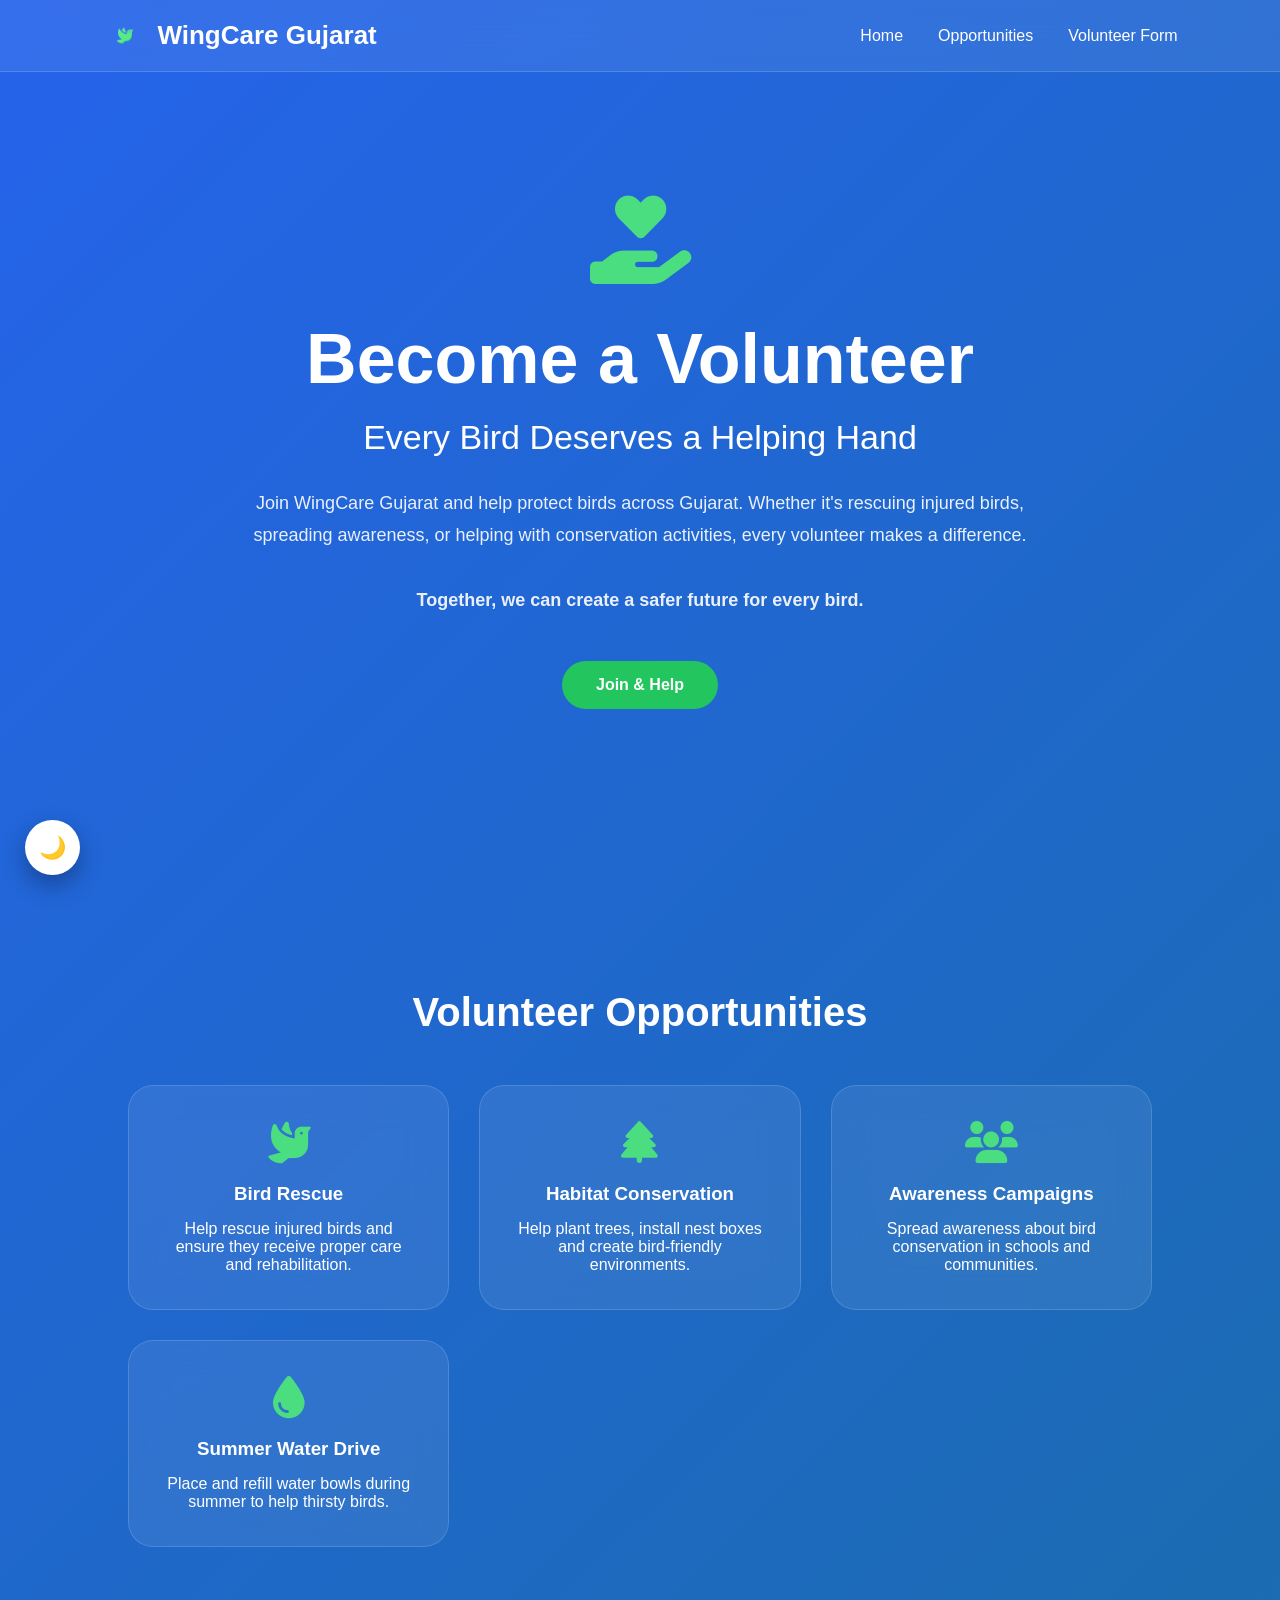
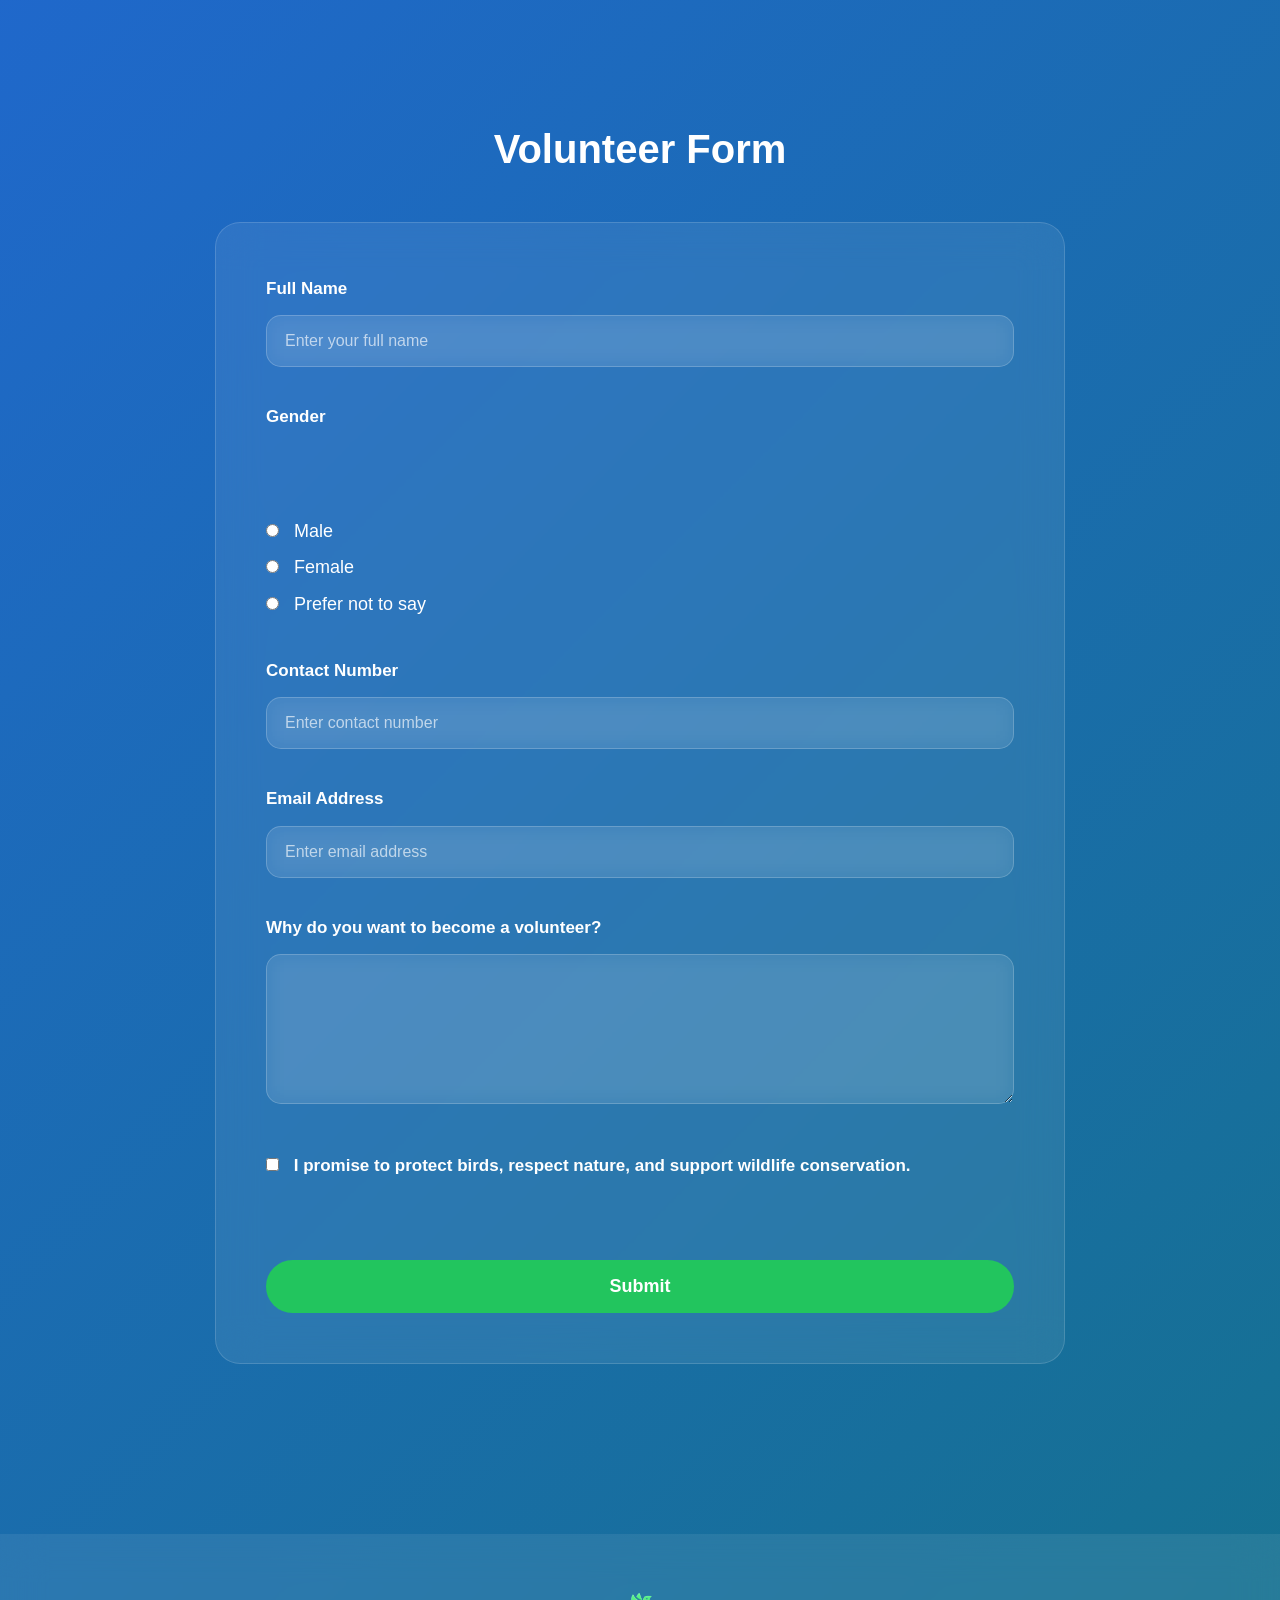
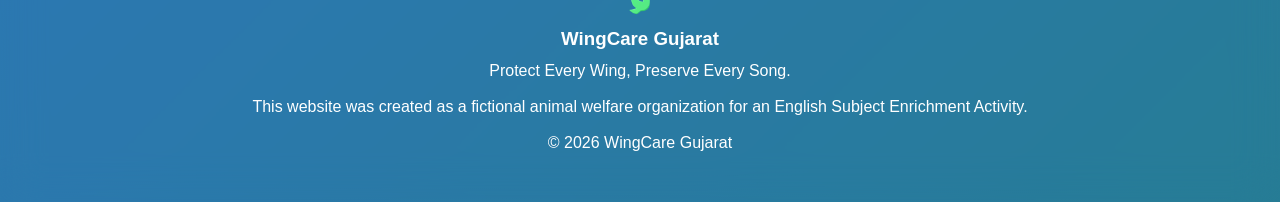
==== volunteer.html @ 31b06378 "Add files via upload" ====
<!DOCTYPE html>
<html lang="en">

<head>

    <meta charset="UTF-8">
    <meta name="viewport" content="width=device-width, initial-scale=1.0">

    <title>Become a Volunteer | WingCare Gujarat</title>

    <link rel="stylesheet" href="style.css">

    <!-- Font Awesome -->
    <link rel="stylesheet"
    href="https://cdnjs.cloudflare.com/ajax/libs/font-awesome/6.7.2/css/all.min.css">

</head>

<body>

<!-- ================= NAVBAR ================= -->

<nav>

    <div class="logo">

        <img src="logo.png" alt="WingCare Gujarat Logo" width="45">

        WingCare Gujarat

    </div>

    <ul>

        <li><a href="index.html">Home</a></li>

        <li><a href="#opportunities">Opportunities</a></li>

        <li><a href="#form">Volunteer Form</a></li>

    </ul>

</nav>

<!-- ================= HERO ================= -->

<section class="hero">

    <div class="hero-content">

        <div class="hero-icon">

            <i class="fa-solid fa-hand-holding-heart"></i>

        </div>

        <h1>Become a Volunteer</h1>

        <h2>
            Every Bird Deserves a Helping Hand
        </h2>

        <p>

            Join WingCare Gujarat and help protect birds across Gujarat.
            Whether it's rescuing injured birds, spreading awareness,
            or helping with conservation activities, every volunteer
            makes a difference.

            <br><br>

            <strong>
            Together, we can create a safer future for every bird.
            </strong>

        </p>

        <div class="buttons">

            <a href="#form" class="btn">

                Join & Help

            </a>

        </div>

    </div>

</section>

<!-- ================= OPPORTUNITIES ================= -->

<section id="opportunities">

<h2 class="section-title">

Volunteer Opportunities

</h2>

<div class="service-grid">

<div class="card">

<i class="fa-solid fa-dove"></i>

<h3>Bird Rescue</h3>

<p>

Help rescue injured birds and ensure they receive proper care and rehabilitation.

</p>

</div>

<div class="card">

<i class="fa-solid fa-tree"></i>

<h3>Habitat Conservation</h3>

<p>

Help plant trees, install nest boxes and create bird-friendly environments.

</p>

</div>

<div class="card">

<i class="fa-solid fa-users"></i>

<h3>Awareness Campaigns</h3>

<p>

Spread awareness about bird conservation in schools and communities.

</p>

</div>

<div class="card">

<i class="fa-solid fa-droplet"></i>

<h3>Summer Water Drive</h3>

<p>

Place and refill water bowls during summer to help thirsty birds.

</p>

</div>

</div>

</section>

<!-- ================= FORM ================= -->

<section id="form">

<h2 class="section-title">

Volunteer Form

</h2>

<div class="glass">

<form id="volunteerForm">

<label>Full Name</label>

<input
type="text"
placeholder="Enter your full name"
required>

<br><br>

<label>Gender</label>

<br><br>

<input type="radio" name="gender" required>

Male

<br>

<input type="radio" name="gender">

Female

<br>

<input type="radio" name="gender">

Prefer not to say

<br><br>

<label>Contact Number</label>

<input
type="tel"
placeholder="Enter contact number"
required>

<br><br>

<label>Email Address</label>

<input
type="email"
placeholder="Enter email address"
required>

<br><br>

<label>

Why do you want to become a volunteer?

</label>

<textarea
rows="6"
placeholder="Write your answer..."
required>

</textarea>

<br><br>

<label>

<input type="checkbox" required>

I promise to protect birds, respect nature, and support wildlife conservation.

</label>

<br><br>

<button
class="btn"
type="submit">

Submit

</button>

</form>

</div>

</section>

<!-- ================= FOOTER ================= -->

<!-- ================= THANK YOU POPUP ================= -->

<div id="popup" class="popup">

    <div class="popup-box">

        <i class="fa-solid fa-dove popup-icon"></i>

        <h2>Thank You!</h2>

        <p>

            Thank you for your interest in <strong>WingCare Gujarat</strong>.

            <br><br>

            This website is fictional and was created as part of an English Subject Enrichment Activity.

            <br><br>

            <strong>No information has been saved.</strong>

        </p>

        <button id="closePopup" class="btn">

            Close

        </button>

    </div>

</div>

<footer>

<img src="logo.png"
width="60">

<h3>

WingCare Gujarat

</h3>

<p>

Protect Every Wing,
Preserve Every Song.

</p>

<br>

<p>

This website was created as a fictional animal welfare organization for an English Subject Enrichment Activity.

</p>

<br>

<p>

© 2026 WingCare Gujarat

</p>

</footer>

<script src="script.js"></script>

</body>

</html>
---- style.css ----
/* ===========================
   WingCare Gujarat
=========================== */

*{
    margin:0;
    padding:0;
    box-sizing:border-box;
    scroll-behavior:smooth;
    font-family:'Poppins',sans-serif;
}

body{

    background:linear-gradient(-45deg,
    #0f172a,
    #1e3a8a,
    #0f766e,
    #2563eb);

    background-size:400% 400%;
    animation:bg 15s ease infinite;

    color:white;

}

/* Animated Background */

@keyframes bg{

0%{
background-position:0% 50%;
}

50%{
background-position:100% 50%;
}

100%{
background-position:0% 50%;
}

}

/* ================= NAVBAR ================= */

nav{

position:fixed;
top:0;
left:0;

width:100%;

padding:20px 8%;

display:flex;
justify-content:space-between;
align-items:center;

backdrop-filter:blur(18px);

background:rgba(255,255,255,.08);

border-bottom:1px solid rgba(255,255,255,.15);

z-index:999;

}

.logo{

font-size:26px;
font-weight:700;

display:flex;
gap:10px;
align-items:center;

}

.logo i{

color:#4ade80;

}

nav ul{

display:flex;
gap:35px;
list-style:none;

}

nav a{

color:white;
text-decoration:none;
font-weight:500;
transition:.3s;

}

nav a:hover{

color:#4ade80;

}

/* ================= HERO ================= */

.hero{

min-height:100vh;

display:flex;
justify-content:center;
align-items:center;

text-align:center;

padding:100px 10%;

}

.hero-content{

max-width:850px;

}

.hero-icon{

font-size:90px;

margin-bottom:25px;

color:#4ade80;

animation:float 3s ease-in-out infinite;

}

@keyframes float{

0%,100%{

transform:translateY(0);

}

50%{

transform:translateY(-18px);

}

}

.hero h1{

font-size:70px;

margin-bottom:15px;

}

.hero h2{

font-size:34px;

font-weight:500;

margin-bottom:25px;

line-height:1.4;

}

.hero p{

font-size:18px;

opacity:.9;

line-height:1.8;

}

/* Buttons */

.buttons{

margin-top:45px;

display:flex;

justify-content:center;

gap:20px;

flex-wrap:wrap;

}

.btn{

padding:15px 34px;

background:#22c55e;

border-radius:40px;

text-decoration:none;

font-weight:600;

color:white;

transition:.35s;

}

.btn:hover{

transform:translateY(-5px);

box-shadow:0 15px 35px rgba(0,0,0,.35);

}

.secondary{

background:transparent;

border:2px solid white;

}

/* ================= SECTION ================= */

section{

padding:90px 10%;

}

.section-title{

text-align:center;

font-size:40px;

margin-bottom:50px;

}

/* Glass Card */

.glass{

background:rgba(255,255,255,.08);

padding:45px;

border-radius:25px;

backdrop-filter:blur(20px);

border:1px solid rgba(255,255,255,.15);

line-height:1.9;

font-size:18px;

}

/* ================= SERVICES ================= */

.service-grid{

display:grid;

grid-template-columns:repeat(auto-fit,minmax(260px,1fr));

gap:30px;

}

.card{

background:rgba(255,255,255,.08);

padding:35px;

border-radius:25px;

text-align:center;

backdrop-filter:blur(18px);

border:1px solid rgba(255,255,255,.15);

transition:.35s;

}

.card:hover{

transform:translateY(-12px);

box-shadow:0 20px 45px rgba(0,0,0,.35);

}

.card i{

font-size:42px;

margin-bottom:20px;

color:#4ade80;

}

.card h3{

margin-bottom:15px;

}

/* ================= CONTACT ================= */

#contact p{

margin:18px 0;

font-size:18px;

}

#contact i{

color:#4ade80;

margin-right:12px;

}

/* ================= FOOTER ================= */

footer{

text-align:center;

padding:50px;

background:rgba(255,255,255,.08);

margin-top:80px;

backdrop-filter:blur(20px);

}

footer i{

font-size:45px;

margin-bottom:15px;

color:#4ade80;

}

footer h3{

margin-bottom:12px;

}

/* ================= RESPONSIVE ================= */

@media(max-width:900px){

nav{

padding:18px;

flex-direction:column;

gap:15px;

}

nav ul{

gap:20px;

flex-wrap:wrap;

justify-content:center;

}

.hero h1{

font-size:50px;

}

.hero h2{

font-size:26px;

}

.section-title{

font-size:32px;

}

}
/* ===============================
   Scroll Animation
================================ */

section{

opacity:0;
transform:translateY(60px);
transition:.8s;

}

section.show{

opacity:1;
transform:translateY(0);

}

/* ===============================
Back To Top
================================ */

#topBtn{

position:fixed;

right:25px;
bottom:25px;

width:55px;
height:55px;

border:none;
border-radius:50%;

background:#22c55e;

color:white;

font-size:22px;

cursor:pointer;

display:none;

transition:.3s;

box-shadow:0 10px 25px rgba(0,0,0,.3);

z-index:999;

}

#topBtn:hover{

transform:scale(1.1);

}

/* ===============================
Theme Button
================================ */

#themeBtn{

position:fixed;

left:25px;
bottom:25px;

width:55px;
height:55px;

border:none;

border-radius:50%;

background:white;

font-size:22px;

cursor:pointer;

box-shadow:0 10px 25px rgba(0,0,0,.3);

z-index:999;

}

/* ===============================
Light Theme
================================ */

body.light{

background:#eef7ff;

color:#222;

animation:none;

}

body.light nav{

background:rgba(255,255,255,.9);

}

body.light .glass,
body.light .card,
body.light footer{

background:white;

color:#222;

}

body.light nav a{

color:#222;

}

body.light .secondary{

border-color:#222;
color:#222;

}

/* ===============================
Volunteer Section
=============================== */

.volunteer-box{

text-align:center;

padding:60px 40px;

}

.volunteer-icon{

font-size:70px;

color:#4ade80;

margin-bottom:25px;

animation:float 3s ease-in-out infinite;

}

.volunteer-text{

font-size:19px;

line-height:1.9;

max-width:800px;

margin:auto;

margin-bottom:35px;

}

.volunteer-btn{

font-size:18px;

padding:16px 40px;

display:inline-flex;

align-items:center;

gap:10px;

}

.volunteer-btn:hover{

transform:translateY(-6px);

}

/* =====================================
   VOLUNTEER PAGE
=====================================*/

#form .glass{

max-width:850px;
margin:auto;

padding:50px;

}

/* Labels */

#form label{

display:block;

font-size:17px;

font-weight:600;

margin-bottom:10px;

}

/* Text Inputs */

#form input[type=text],
#form input[type=email],
#form input[type=tel],
#form textarea{

width:100%;

padding:16px 18px;

border-radius:15px;

border:1px solid rgba(255,255,255,.2);

background:rgba(255,255,255,.08);

color:white;

font-size:16px;

outline:none;

transition:.3s;

backdrop-filter:blur(10px);

}

/* Placeholder */

#form input::placeholder,
#form textarea::placeholder{

color:rgba(255,255,255,.65);

}

/* Focus */

#form input:focus,
#form textarea:focus{

border-color:#4ade80;

box-shadow:0 0 15px rgba(74,222,128,.35);

}

/* Textarea */

#form textarea{

resize:vertical;
min-height:150px;

}

/* Radio Buttons */

#form input[type=radio]{

margin-right:10px;
margin-top:12px;

accent-color:#22c55e;

}

/* Checkbox */

#form input[type=checkbox]{

margin-right:10px;

accent-color:#22c55e;

}

/* Submit Button */

#form button{

width:100%;

font-size:18px;

padding:16px;

border:none;

cursor:pointer;

transition:.3s;

}

#form button:hover{

transform:translateY(-5px);

box-shadow:0 15px 35px rgba(0,0,0,.35);

}

/* Opportunity Cards */

#opportunities .card{

transition:.35s;

}

#opportunities .card:hover{

transform:translateY(-12px) scale(1.03);

}

/* Hero Icon */

.hero-icon{

animation:float 3s ease-in-out infinite;

}

/* Mobile */

@media(max-width:768px){

#form .glass{

padding:25px;

}

.hero h1{

font-size:42px;

}

.hero h2{

font-size:24px;

}

}

/* ===========================
   POPUP
=========================== */

.popup{

position:fixed;

top:0;
left:0;

width:100%;
height:100%;

background:rgba(0,0,0,.55);

display:none;

justify-content:center;
align-items:center;

z-index:9999;

backdrop-filter:blur(8px);

}

.popup-box{

background:white;

color:#222;

padding:40px;

width:90%;
max-width:500px;

border-radius:25px;

text-align:center;

animation:popup .35s ease;

}

@keyframes popup{

from{

transform:scale(.8);

opacity:0;

}

to{

transform:scale(1);

opacity:1;

}

}

.popup-icon{

font-size:70px;

color:#22c55e;

margin-bottom:20px;

}

.popup-box h2{

margin-bottom:15px;

}

.popup-box p{

line-height:1.8;

margin-bottom:30px;

}
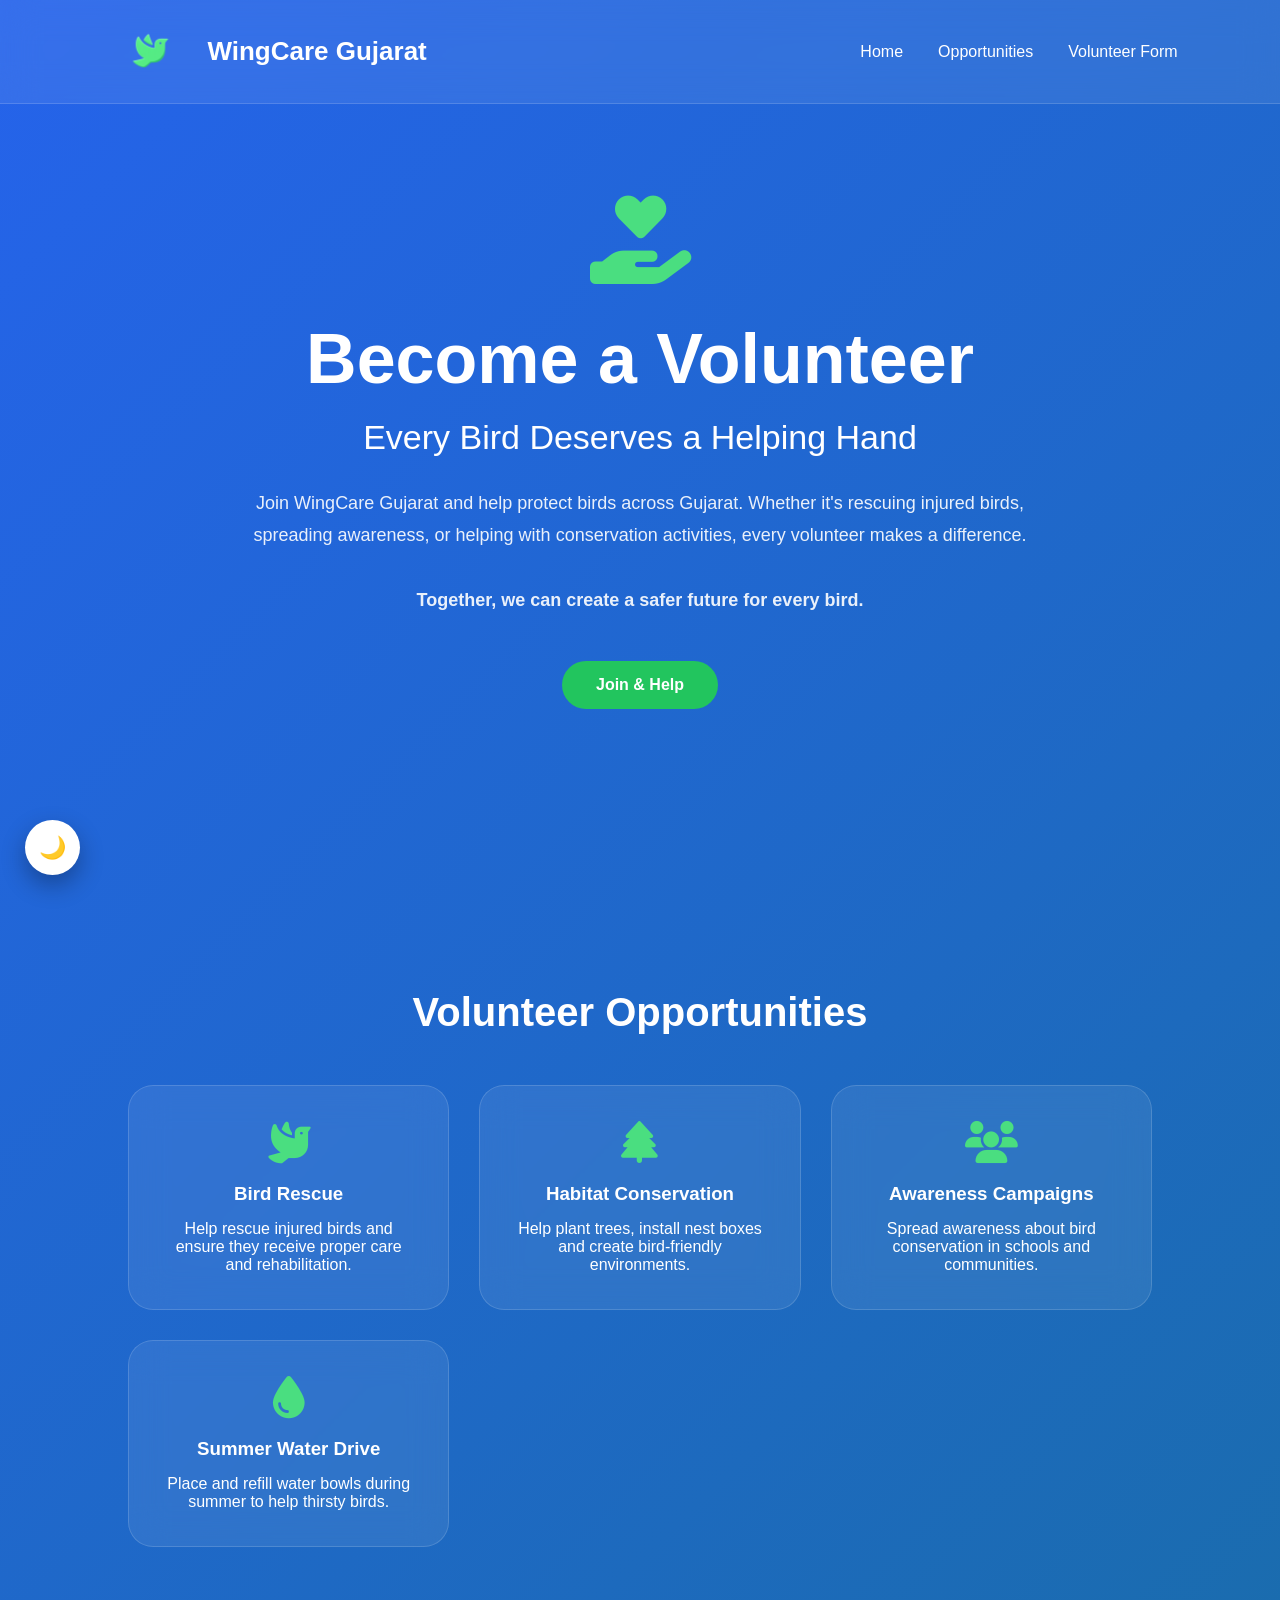
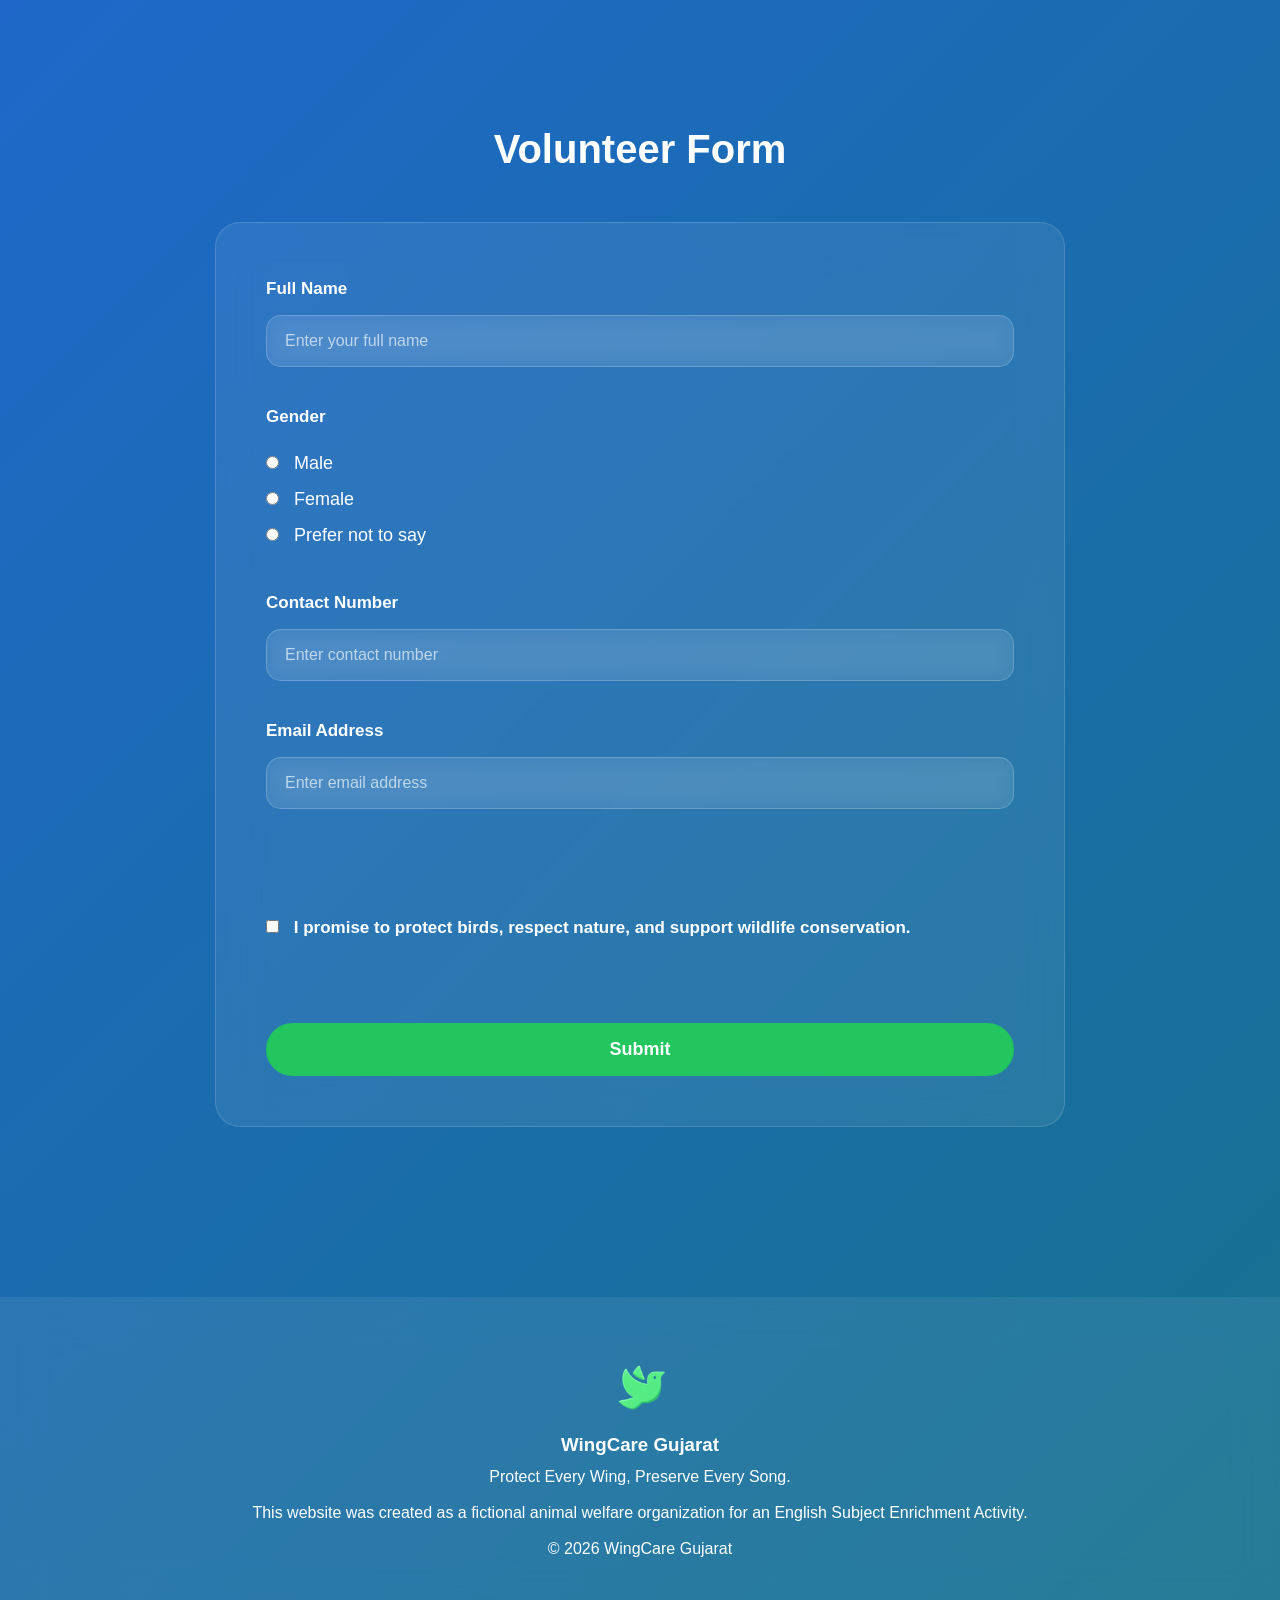
==== commit 369d9d71: "Add files via upload" ====
--- a/volunteer.html
+++ b/volunteer.html
@@ -24,7 +24,7 @@
 
     <div class="logo">
 
-        <img src="logo.png" alt="WingCare Gujarat Logo" width="45">
+        <img src="logo.png" alt="WingCare Gujarat Logo" width="95">
 
         WingCare Gujarat
 
@@ -186,8 +186,6 @@
 
 <label>Gender</label>
 
-<br><br>
-
 <input type="radio" name="gender" required>
 
 Male
@@ -224,17 +222,6 @@
 
 <br><br>
 
-<label>
-
-Why do you want to become a volunteer?
-
-</label>
-
-<textarea
-rows="6"
-placeholder="Write your answer..."
-required>
-
 </textarea>
 
 <br><br>
@@ -302,7 +289,7 @@
 <footer>
 
 <img src="logo.png"
-width="60">
+width="125">
 
 <h3>
 
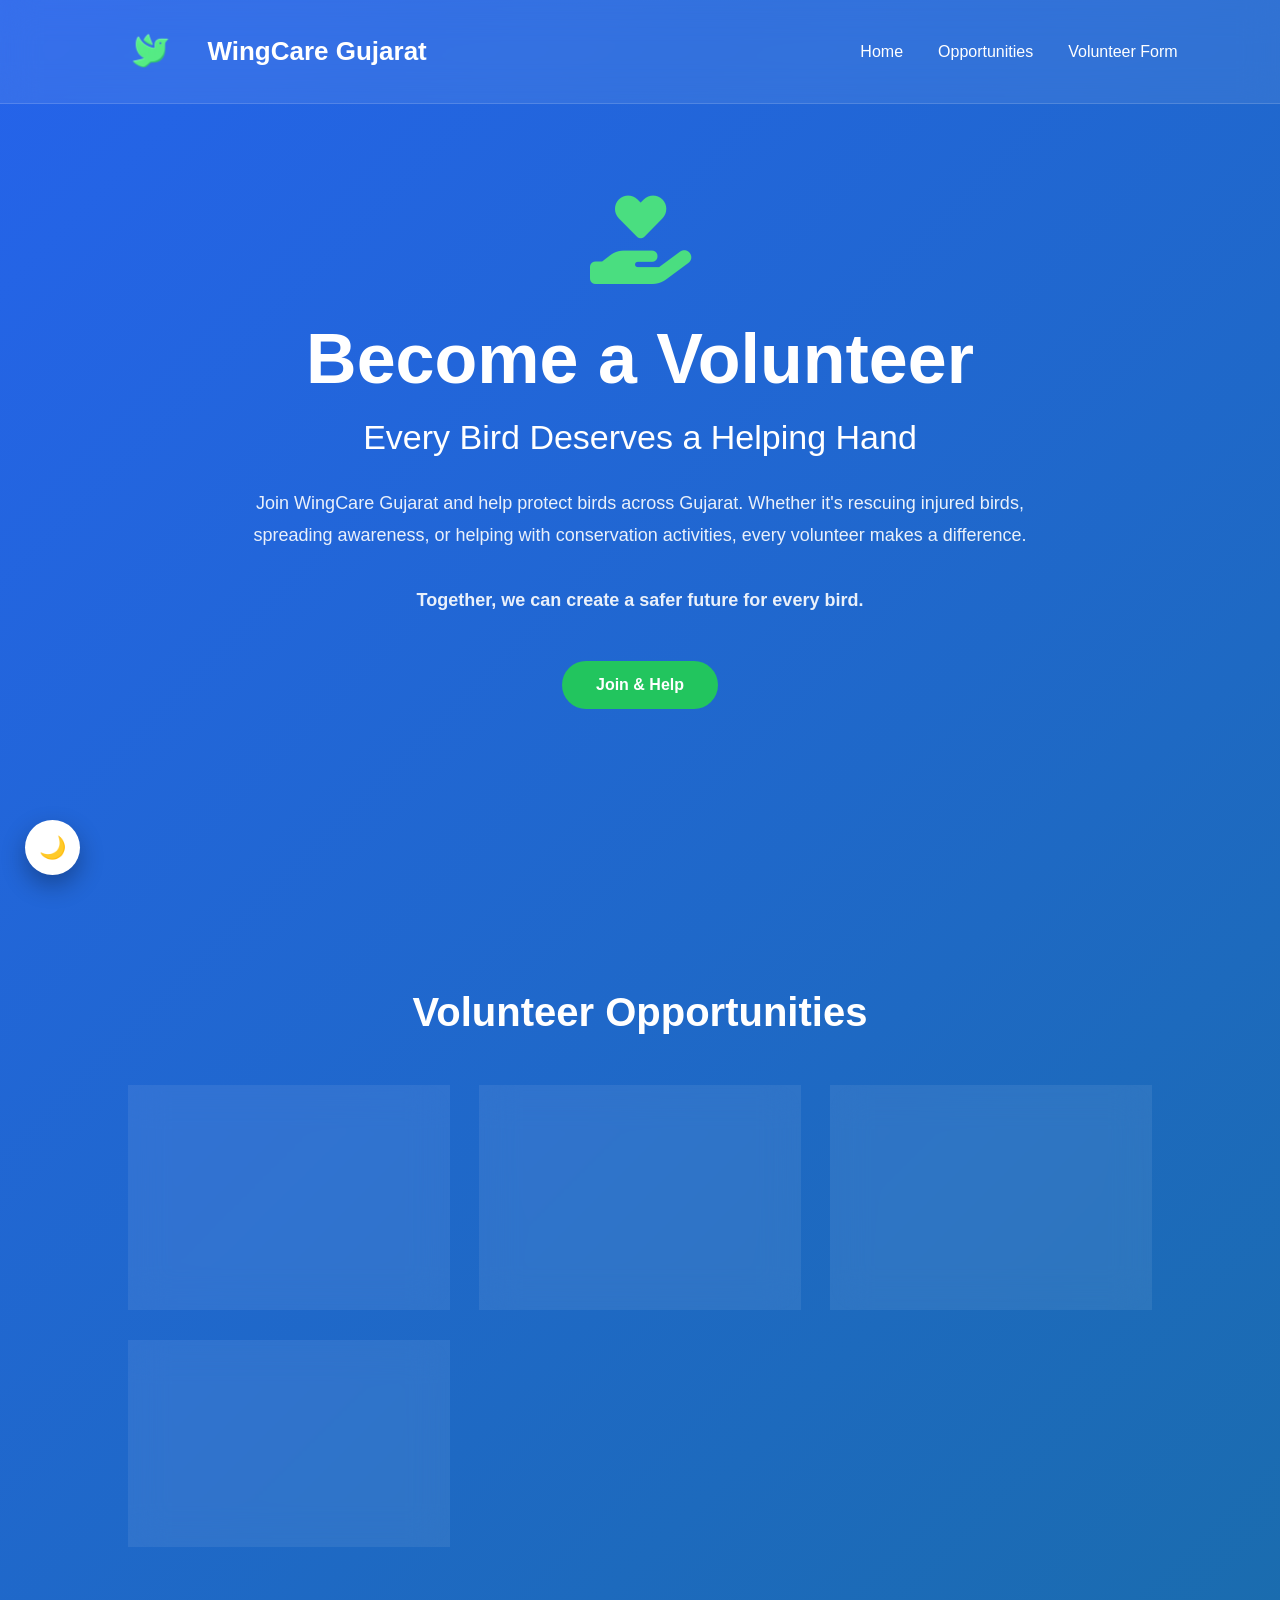
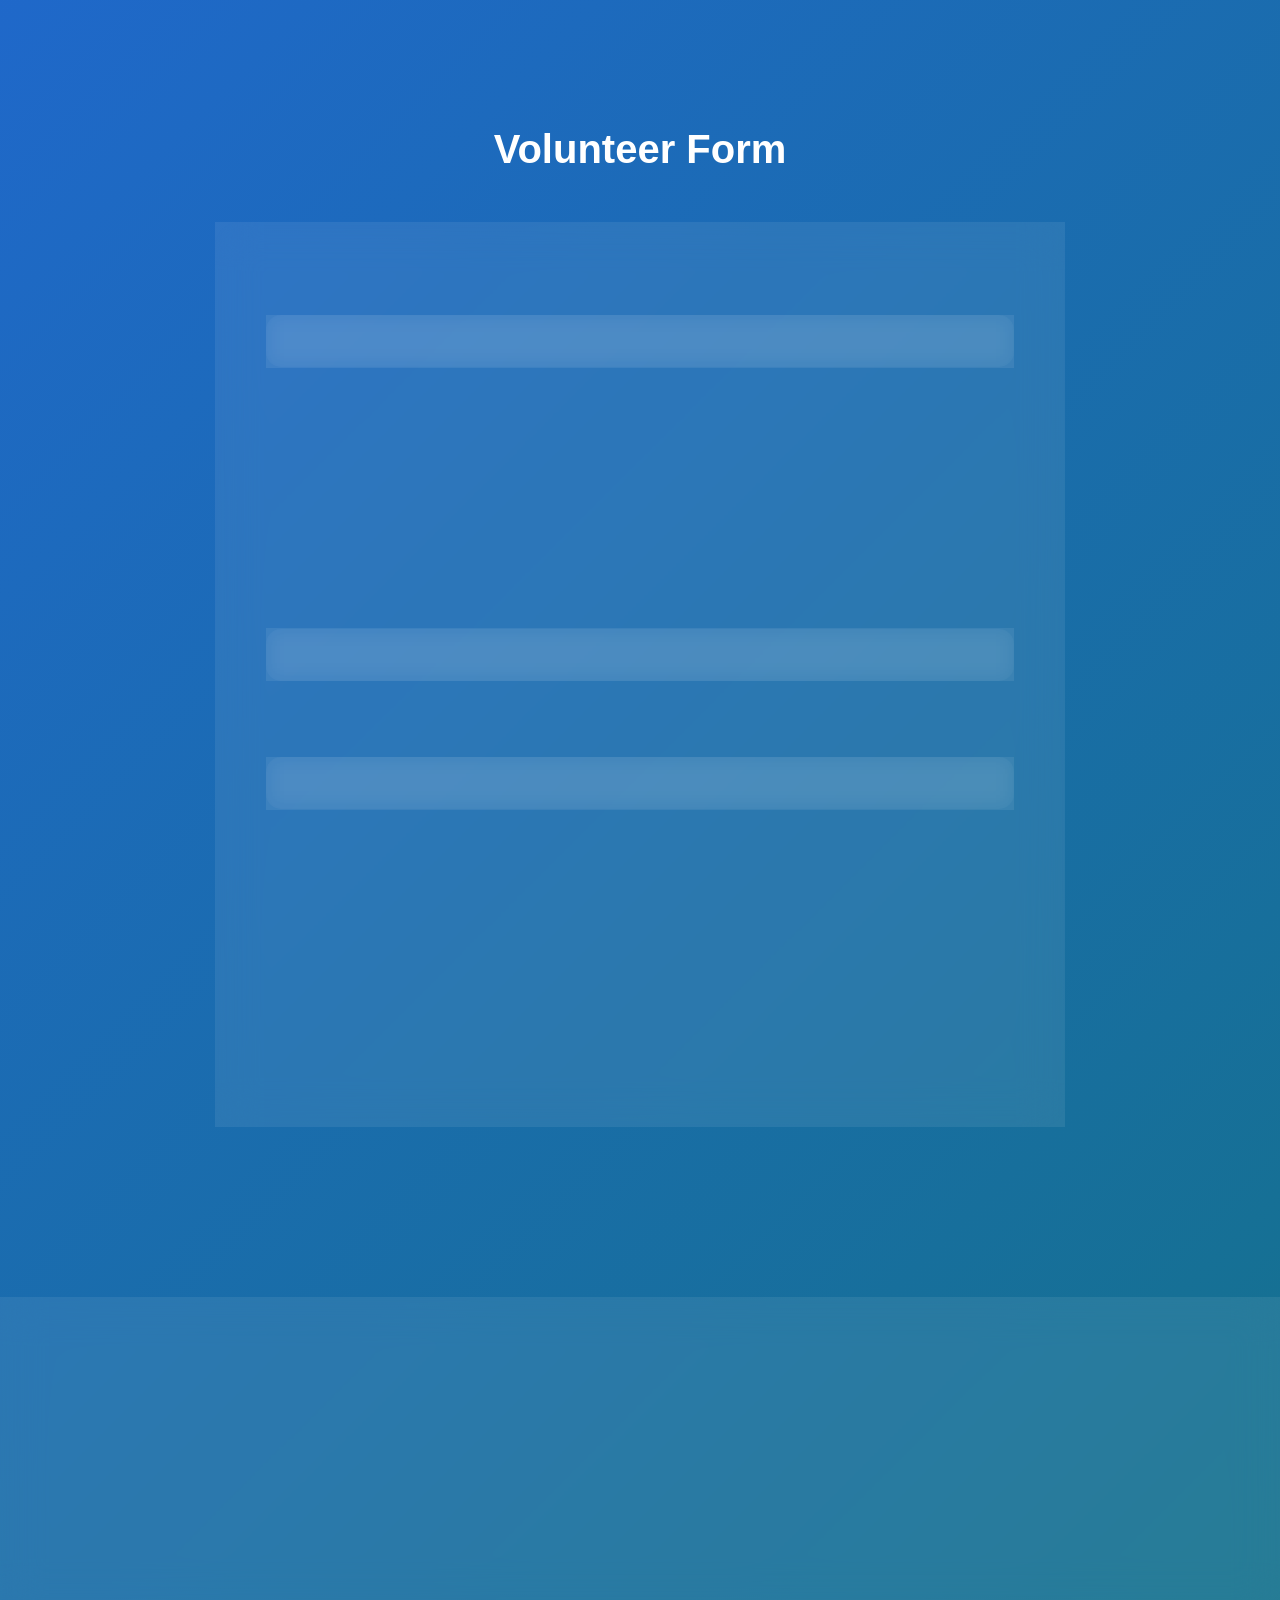
==== commit ae116406: "Add files via upload" ====
--- a/volunteer.html
+++ b/volunteer.html
@@ -299,8 +299,8 @@
 
 <p>
 
-Protect Every Wing,
-Preserve Every Song.
+"Protect Every Wing,
+Preserve Every Song."
 
 </p>
 
@@ -308,7 +308,7 @@
 
 <p>
 
-This website was created as a fictional animal welfare organization for an English Subject Enrichment Activity.
+This website is fictional. 
 
 </p>
 
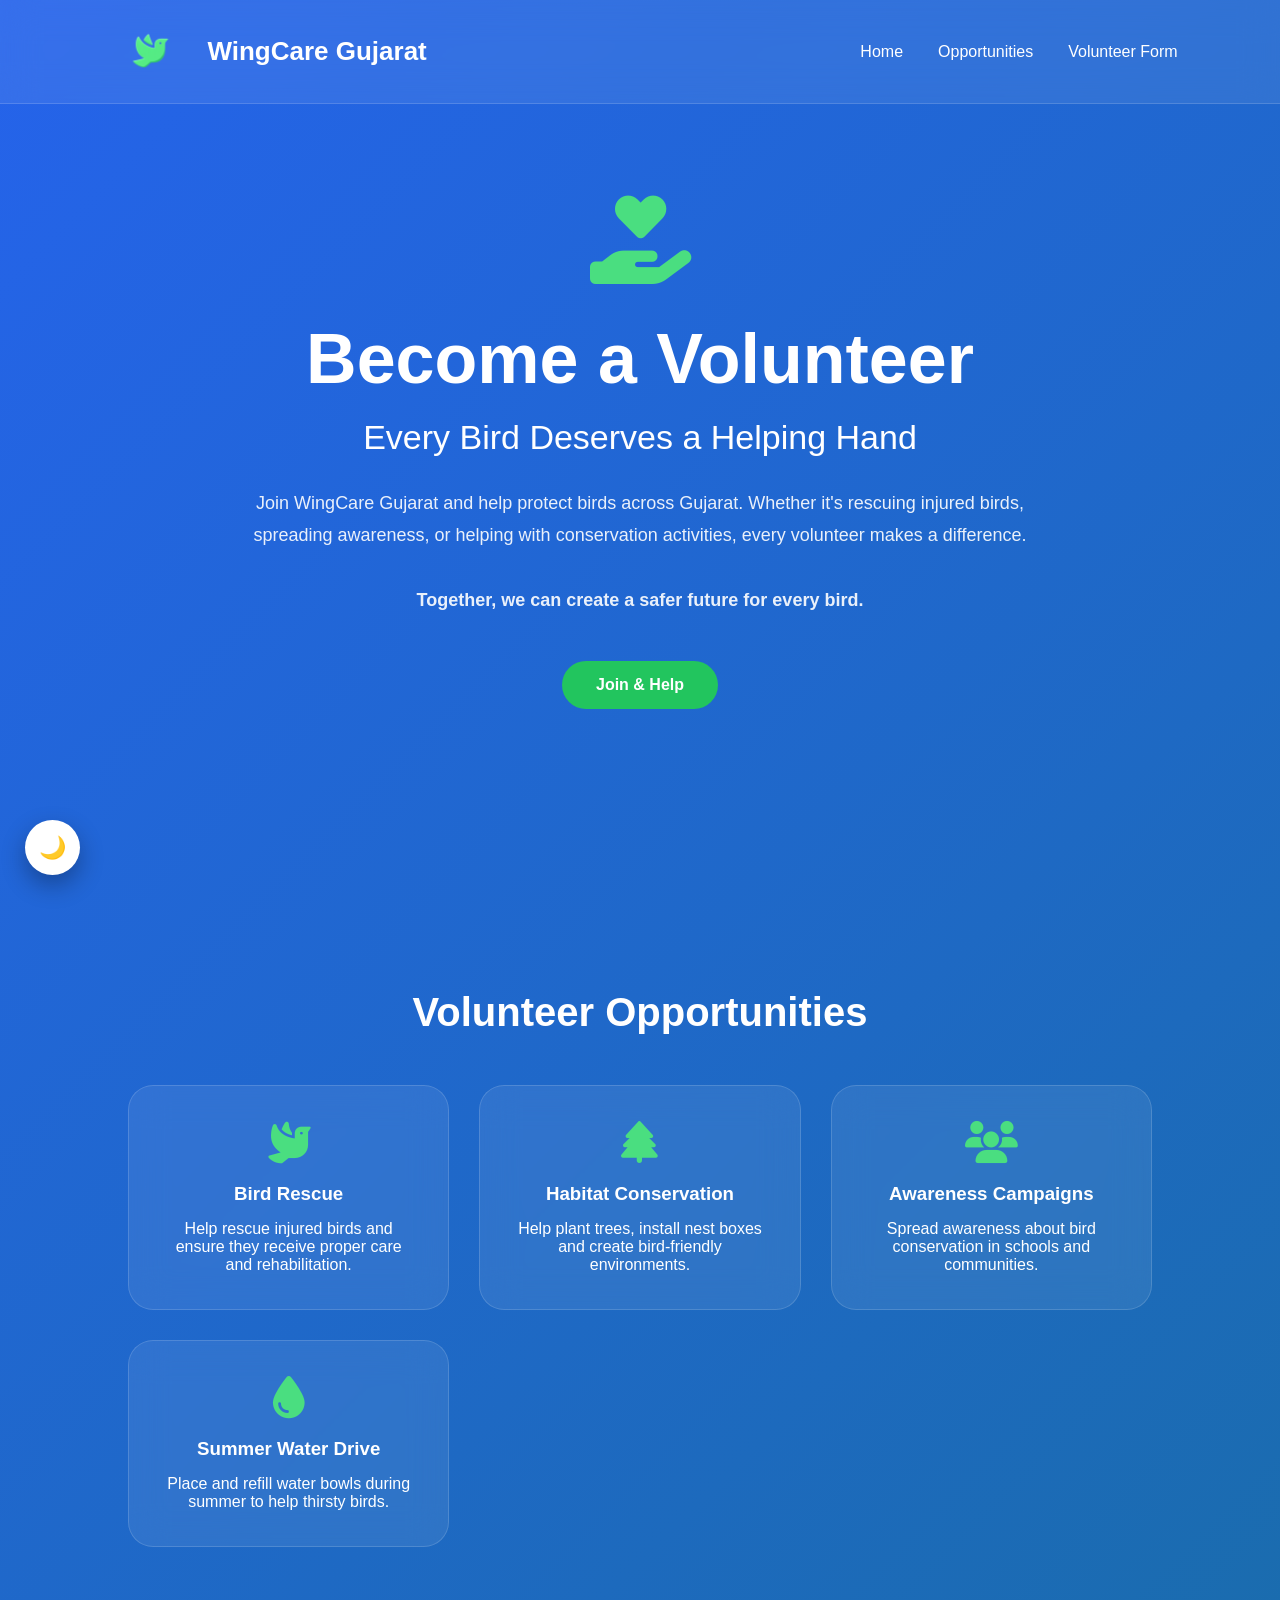
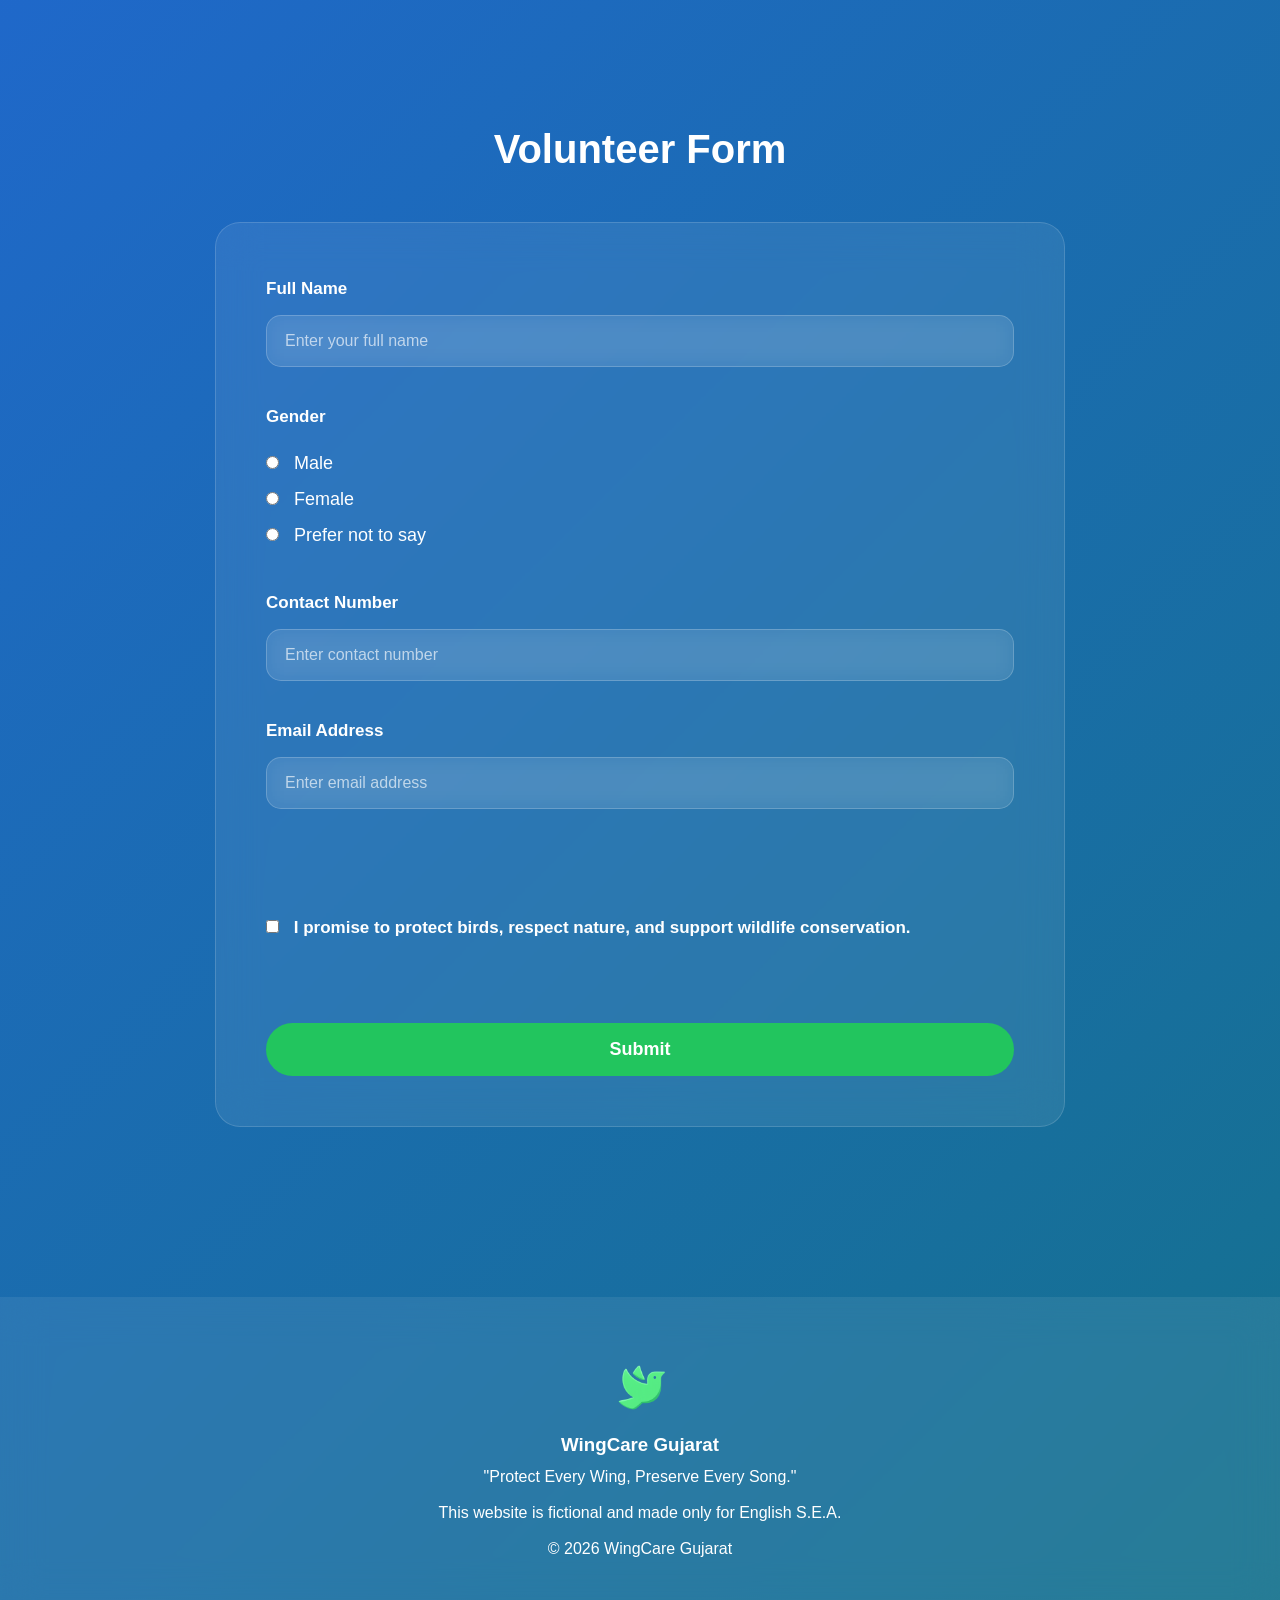
==== commit f7c2843c: "Fix HTML formatting and structure" ====
--- a/volunteer.html
+++ b/volunteer.html
@@ -308,7 +308,7 @@
 
 <p>
 
-This website is fictional. 
+This website is fictional and made only for English S.E.A. 
 
 </p>
 
@@ -326,4 +326,4 @@
 
 </body>
 
-</html>+</html>
